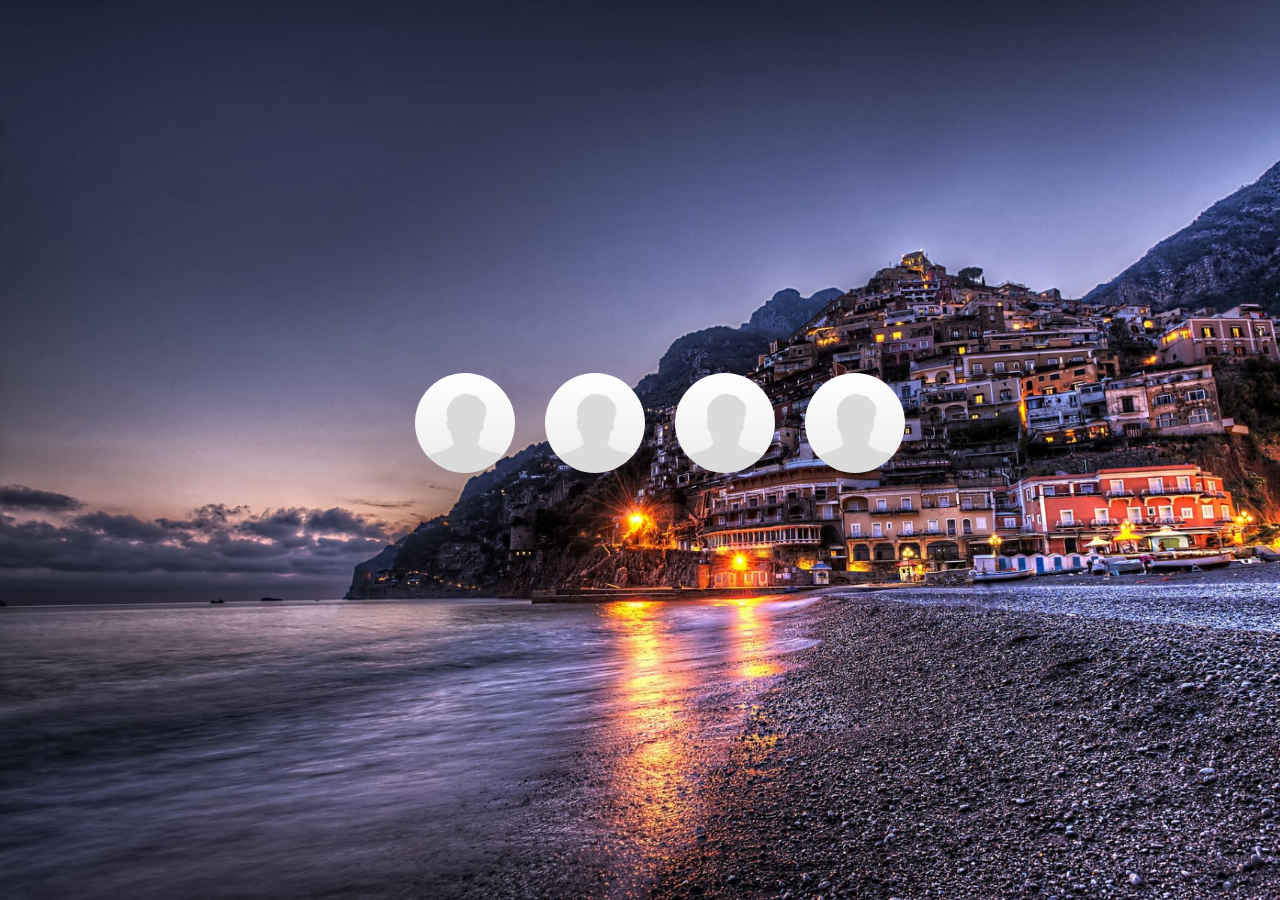
==== LoginPage/index.html @ 082bc581 "LoginPage: Begin work on support for multi user" ====
<!DOCTYPE html>
<html>
	<head>
		<meta charset="UTF-8"/>
		<meta name="viewport" content="width=device-width, initial-scale=1.0">
		<link rel="stylesheet" href="stylesheet.css">
	</head>
	<body>
		<div class="login-box">
			<span class="glass"></span>
            <div class="forms">
                <!--Example Form-->
    			<!-- <div class="login-form">
                    <span class="user-icon"></span>
        		    <label id="userlabel">Ashley</label>
        		    <input id="passwordbox" type="password" required>
    			</div> -->
            </div>
		</div>
	</body>

	<script>

    var users = ['Bob', 'Sally', 'Ashley', 'Sue'];
    var html = "";

    //each users icon is 120px and we need to find the center
    var spacing = (users.length * 120)/2;
    document.documentElement.style.setProperty("--spacing",
    `${spacing}px`);

    var userList = document.querySelector('.forms');

    //creates an icon for each users in the array
    for (var i=0; i < users.length; i++){
        html += `<div class="login-form">
                    <span class="user-icon"></span>
                    <label id="userlabel">${users[i]}</label>
                    <input id="passwordbox" type="password" required>
                </div>`;
    }
    userList.innerHTML = html;

    //set click listeners on all the icons
	var icons = document.querySelectorAll(".user-icon");
	icons.forEach(icon =>  icon.addEventListener("click", openUser));

    //Everything below is for the chosen user
	var glass = document.querySelector(".glass");
	// var label = document.querySelector("#userlabel");
	// var password = document.querySelector("#passwordbox");

	function openUser(evt){
        var label;
        var password;
        for (var i=0; i < icons.length; i++){
            if (icons[i] !== this){
                //icons[i].style.setProperty("opacity", "0");
                icons[i].style.setProperty("display", "none");
            }else{
                var icon = this;
                this.parentElement.childNodes.forEach(child => {
                    if (child.id === "userlabel"){
                        label = child;
                    }
                    else if(child.id === "passwordbox"){
                        password = child;
                    }
                })
            }
        }
		icon.classList.toggle("spin-animation");
		glass.classList.toggle("fadein");

        label.style.opacity === "0" || label.style.opacity === "" ?
            label.style.opacity = "1" : label.style.opacity = "0";
		password.style.opacity === "0" || password.style.opacity === "" ?
            password.style.opacity = "0.6" : password.style.opacity = "0";
	}
	</script>
</html>
---- LoginPage/stylesheet.css ----
:root{
    --spacing: 0px;
}

*
{
    margin: 0;
    padding: 0;
}

body
{
    font-family: Arial;

    width: 100%;
    height: 100%;

    letter-spacing: 1px;

    background-image: url('italy.jpg');
    background-repeat: no-repeat;
    background-attachment: fixed;
    background-size: cover;
}

.forms{
    display: flex;
}

.glass
{
    position: absolute;
    top: 50%;
    left: 50%;

    width: 0;
    height: 0;
    margin-top: 0;
    margin-left: 0;

    content: '';
    transition: all 1s ease-in;

    background: inherit;
    box-shadow: inset 0 0 0 0 rgba(255,255,255,.4);

    filter: blur(0px);
}

.login-box
{
    position: absolute;
    top: calc(50% - 137.5px);
    left: calc(50% - var(--spacing));

    display: flex;
    overflow: hidden;

    /*width: 250px;
    height: 275px;*/

    border-radius: 5px;
    background: inherit;
}

.login-form
{
    z-index: 1;

    display: flex;
    flex-direction: column;

    padding-top: 50px;

    align-items: center;
}

.login-form > *
{
    z-index: 1;

    margin-bottom: 15px;
}

.user-icon
{
    display: block;

    width: 100px;
    height: 100px;
    margin: 10px;

    border-radius: 50%;
    background-image: url(stockphoto.png);
    background-size: contain;
    transition: opacity 0.5s linear;
}

#userlabel
{
    transition: opacity 1s linear .5s;

    opacity: 0;
    color: #fff;
}

#passwordbox
{
    width: 130px;
    height: 20px;

    transition: opacity 1s linear .5s;

    opacity: 0;
    border: 0;
    border-radius: 2px;
}

.spin-animation
{
    animation-name: spin;
    animation-duration: 1s;
}

.fadein
{
    top: calc(50% - 137.5px);
    left: calc(50% - 125px);

    width: 300px;
    height: 325px;
    margin-top: -25px;
    margin-left: -25px;

    box-shadow: inset 0 0 0 300px rgba(255,255,255,.4);

    filter: blur(10px);
}

@keyframes spin
{
    from
    {
        transform: rotate(0deg);
    }
    to
    {
        transform: rotate(360deg);
    }
}
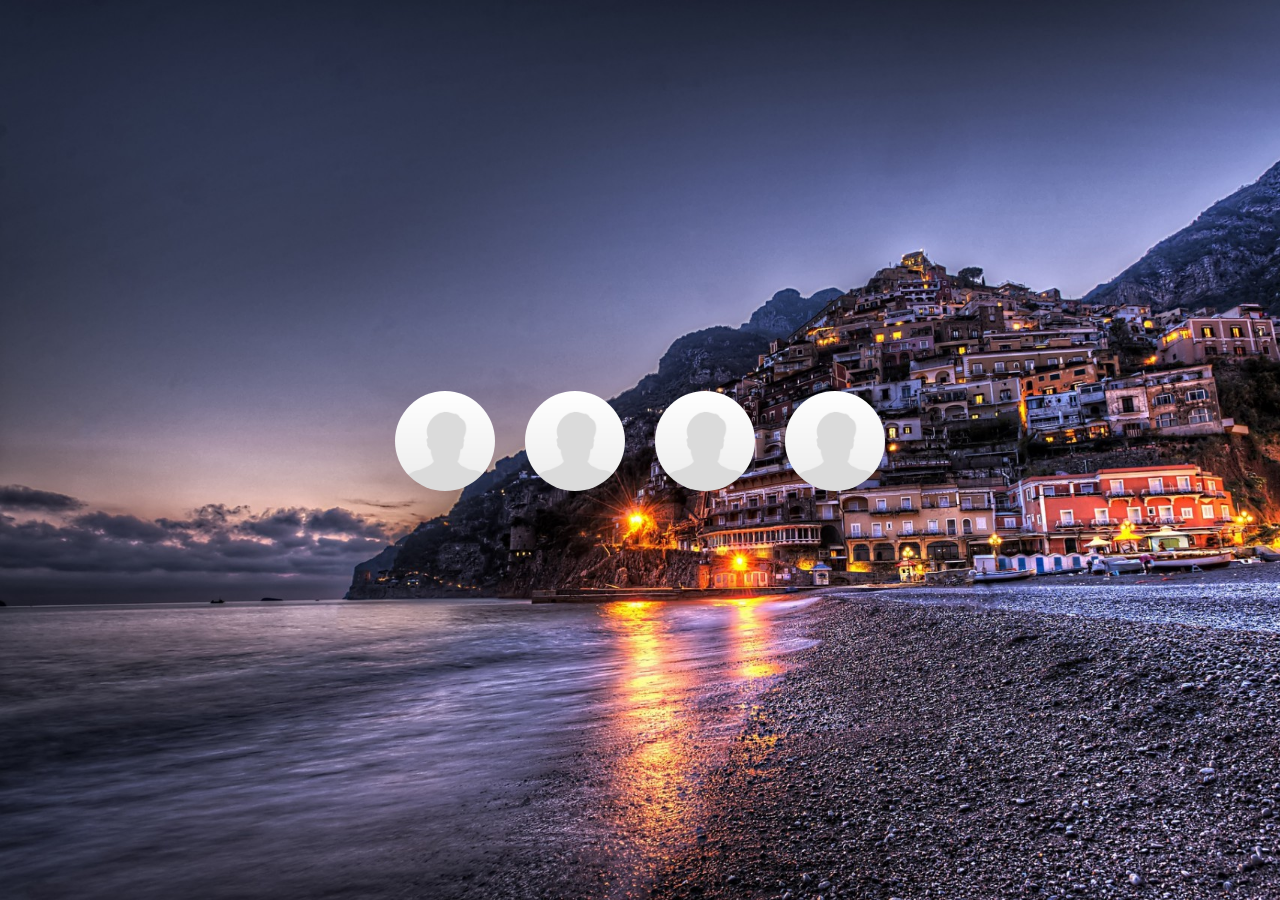
==== commit 9b56e719: "LoginPage: redesigned how elements are centered to use flexbox instead of calculations" ====
--- a/LoginPage/index.html
+++ b/LoginPage/index.html
@@ -23,11 +23,6 @@
 
     var users = ['Bob', 'Sally', 'Ashley', 'Sue'];
     var html = "";
-
-    //each users icon is 120px and we need to find the center
-    var spacing = (users.length * 120)/2;
-    document.documentElement.style.setProperty("--spacing",
-    `${spacing}px`);
 
     var userList = document.querySelector('.forms');
 
@@ -56,7 +51,8 @@
         for (var i=0; i < icons.length; i++){
             if (icons[i] !== this){
                 //icons[i].style.setProperty("opacity", "0");
-                icons[i].style.setProperty("display", "none");
+                icons[i].parentElement.classList.toggle("fadeout");
+                //icons[i].style.setProperty("display", "none");
             }else{
                 var icon = this;
                 this.parentElement.childNodes.forEach(child => {
--- a/LoginPage/stylesheet.css
+++ b/LoginPage/stylesheet.css
@@ -1,19 +1,19 @@
-:root{
-    --spacing: 0px;
-}
-
 *
 {
     margin: 0;
     padding: 0;
 }
-
+html,
+body
+{
+    width: 100%;
+    height: 100%;
+}
 body
 {
     font-family: Arial;
 
-    width: 100%;
-    height: 100%;
+    display: flex;
 
     letter-spacing: 1px;
 
@@ -21,10 +21,19 @@
     background-repeat: no-repeat;
     background-attachment: fixed;
     background-size: cover;
+
+    align-items: center;
+    justify-content: center;
 }
 
-.forms{
+.forms
+{
     display: flex;
+
+    min-width: 250px;
+    height: 275px;
+
+    align-items: center;
 }
 
 .glass
@@ -49,15 +58,11 @@
 
 .login-box
 {
-    position: absolute;
-    top: calc(50% - 137.5px);
-    left: calc(50% - var(--spacing));
-
     display: flex;
     overflow: hidden;
 
-    /*width: 250px;
-    height: 275px;*/
+    min-width: 250px;
+    height: 275px;
 
     border-radius: 5px;
     background: inherit;
@@ -90,10 +95,11 @@
     height: 100px;
     margin: 10px;
 
+    transition: opacity .5s linear;
+
     border-radius: 50%;
     background-image: url(stockphoto.png);
     background-size: contain;
-    transition: opacity 0.5s linear;
 }
 
 #userlabel
@@ -137,6 +143,11 @@
     filter: blur(10px);
 }
 
+.fadeout
+{
+    display: none;
+}
+
 @keyframes spin
 {
     from
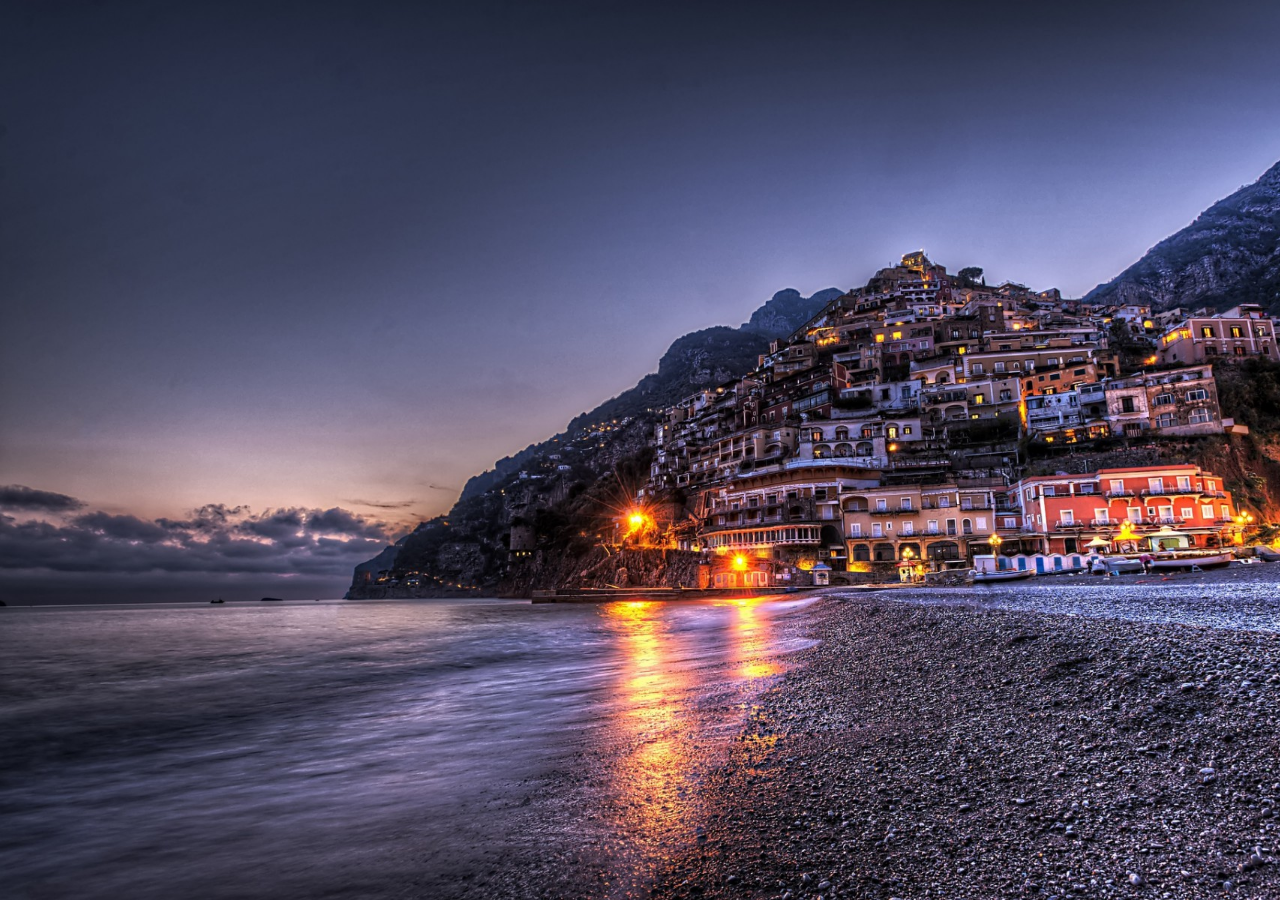
==== commit 061477ec: "LoginPage: More work on animating the users in and out.  Still needs to be polished." ====
--- a/LoginPage/index.html
+++ b/LoginPage/index.html
@@ -20,7 +20,6 @@
 	</body>
 
 	<script>
-
     var users = ['Bob', 'Sally', 'Ashley', 'Sue'];
     var html = "";
 
@@ -42,18 +41,17 @@
 
     //Everything below is for the chosen user
 	var glass = document.querySelector(".glass");
-	// var label = document.querySelector("#userlabel");
-	// var password = document.querySelector("#passwordbox");
 
 	function openUser(evt){
         var label;
         var password;
         for (var i=0; i < icons.length; i++){
+            //hide the ones that weren't chosen
             if (icons[i] !== this){
-                //icons[i].style.setProperty("opacity", "0");
-                icons[i].parentElement.classList.toggle("fadeout");
-                //icons[i].style.setProperty("display", "none");
-            }else{
+                icons[i].parentElement.classList.toggle("fade-to-none-animation");
+            }
+            //setup chosen one
+            else{
                 var icon = this;
                 this.parentElement.childNodes.forEach(child => {
                     if (child.id === "userlabel"){
@@ -66,7 +64,7 @@
             }
         }
 		icon.classList.toggle("spin-animation");
-		glass.classList.toggle("fadein");
+		glass.classList.toggle("glass-fade");
 
         label.style.opacity === "0" || label.style.opacity === "" ?
             label.style.opacity = "1" : label.style.opacity = "0";
--- a/LoginPage/stylesheet.css
+++ b/LoginPage/stylesheet.css
@@ -34,6 +34,7 @@
     height: 275px;
 
     align-items: center;
+    justify-content: center;
 }
 
 .glass
@@ -58,6 +59,8 @@
 
 .login-box
 {
+    position: absolute;
+
     display: flex;
     overflow: hidden;
 
@@ -75,9 +78,14 @@
     display: flex;
     flex-direction: column;
 
-    padding-top: 50px;
+    transition: all .6s linear;
 
     align-items: center;
+    opacity: 0;
+    animation-name: none-to-fade;
+    animation-duration: 1s;
+    animation-delay: 0.5s;
+    animation-fill-mode: forwards;
 }
 
 .login-form > *
@@ -93,9 +101,7 @@
 
     width: 100px;
     height: 100px;
-    margin: 10px;
-
-    transition: opacity .5s linear;
+    margin: 25px;
 
     border-radius: 50%;
     background-image: url(stockphoto.png);
@@ -128,7 +134,14 @@
     animation-duration: 1s;
 }
 
-.fadein
+.fade-to-none-animation{
+    animation-name: fade-to-none;
+    animation-duration: 1s;
+    animation-delay: 0.5s;
+    animation-fill-mode: forwards;
+}
+
+.glass-fade
 {
     top: calc(50% - 137.5px);
     left: calc(50% - 125px);
@@ -143,9 +156,9 @@
     filter: blur(10px);
 }
 
-.fadeout
-{
-    display: none;
+.loginform-fade
+{
+    opacity: 0;
 }
 
 @keyframes spin
@@ -159,3 +172,59 @@
         transform: rotate(360deg);
     }
 }
+
+@keyframes fade-to-none
+{
+    0%
+    {
+        position: flex;
+
+        visibility: visible;
+
+        opacity: 1;
+    }
+    75%
+    {
+        position: flex;
+
+        visibility: visible;
+
+        opacity: 0;
+    }
+    100%
+    {
+        position: absolute;
+
+        visibility: hidden;
+
+        opacity: 0;
+    }
+}
+
+@keyframes none-to-fade {
+    0%{
+        {
+            position: absolute;
+
+            visibility: hidden;
+
+            opacity: 0;
+        }
+    }
+    25%
+    {
+        position: flex;
+
+        visibility: visible;
+
+        opacity: 0;
+    }
+    100%
+    {
+        position: flex;
+
+        visibility: visible;
+
+        opacity: 1;
+    }
+}
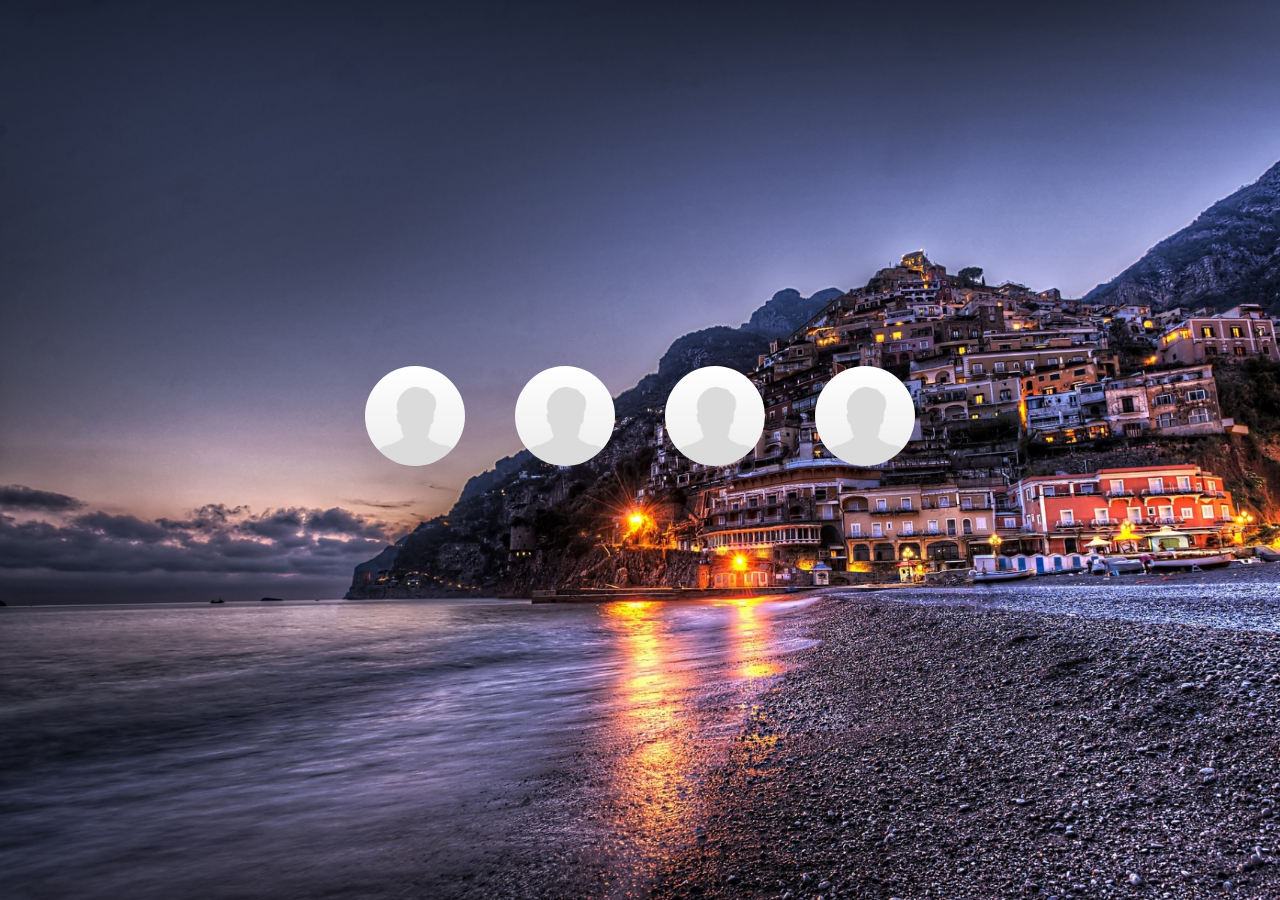
==== commit 826921d5: "LoginPage: Trying to get the icons to animate on removal" ====
--- a/LoginPage/index.html
+++ b/LoginPage/index.html
@@ -27,7 +27,7 @@
 
     //creates an icon for each users in the array
     for (var i=0; i < users.length; i++){
-        html += `<div class="login-form">
+        html += `<div class="login-form none-to-fade-animation">
                     <span class="user-icon"></span>
                     <label id="userlabel">${users[i]}</label>
                     <input id="passwordbox" type="password" required>
@@ -49,6 +49,7 @@
             //hide the ones that weren't chosen
             if (icons[i] !== this){
                 icons[i].parentElement.classList.toggle("fade-to-none-animation");
+                icons[i].parentElement.classList.toggle("none-to-fade-animation");
             }
             //setup chosen one
             else{
--- a/LoginPage/stylesheet.css
+++ b/LoginPage/stylesheet.css
@@ -77,15 +77,16 @@
 
     display: flex;
     flex-direction: column;
+    flex: 1;
 
     transition: all .6s linear;
 
     align-items: center;
-    opacity: 0;
+    /*opacity: 0;
     animation-name: none-to-fade;
     animation-duration: 1s;
     animation-delay: 0.5s;
-    animation-fill-mode: forwards;
+    animation-fill-mode: forwards;*/
 }
 
 .login-form > *
@@ -136,6 +137,13 @@
 
 .fade-to-none-animation{
     animation-name: fade-to-none;
+    animation-duration: 1s;
+    animation-delay: 0.5s;
+    animation-fill-mode: forwards;
+}
+
+.none-to-fade-animation{
+    animation-name: none-to-fade;
     animation-duration: 1s;
     animation-delay: 0.5s;
     animation-fill-mode: forwards;
@@ -181,7 +189,9 @@
 
         visibility: visible;
 
-        opacity: 1;
+        /*opacity: 1;*/
+        flex: 1;
+
     }
     75%
     {
@@ -189,7 +199,9 @@
 
         visibility: visible;
 
-        opacity: 0;
+        /*opacity: 0;*/
+        flex: 0.00001;
+
     }
     100%
     {
@@ -197,7 +209,9 @@
 
         visibility: hidden;
 
-        opacity: 0;
+        /*opacity: 0;*/
+        flex: 0.00001;
+
     }
 }
 
@@ -208,7 +222,9 @@
 
             visibility: hidden;
 
-            opacity: 0;
+            /*opacity: 0;*/
+            flex: 0.00001;
+
         }
     }
     25%
@@ -217,7 +233,9 @@
 
         visibility: visible;
 
-        opacity: 0;
+        /*opacity: 0;*/
+        flex: 0.00001;
+
     }
     100%
     {
@@ -225,6 +243,8 @@
 
         visibility: visible;
 
-        opacity: 1;
-    }
-}
+        /*opacity: 1;*/
+        flex: 1;
+
+    }
+}
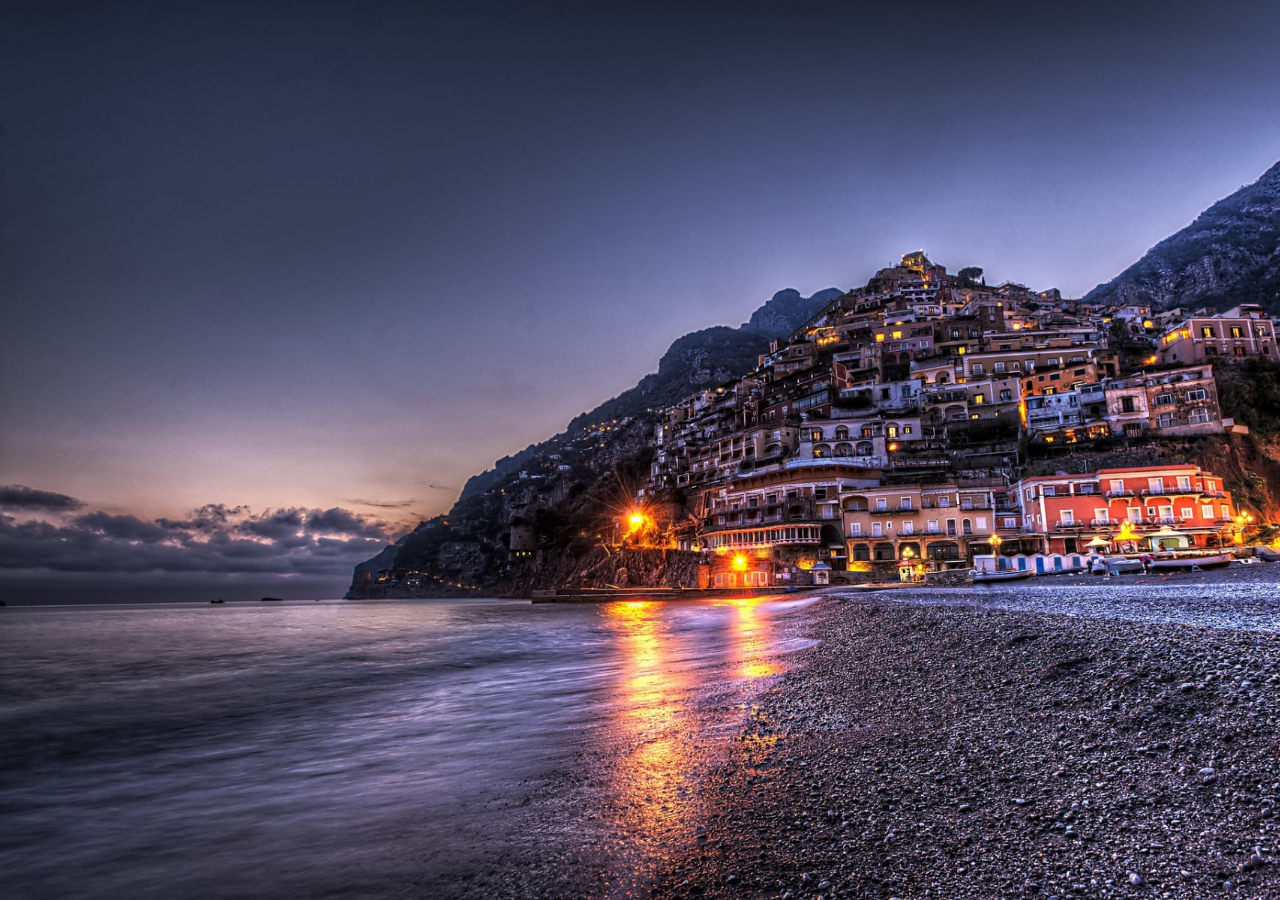
==== commit e84e764d: "LoginPage: fixed the animations - still not perfect but works much better than before" ====
--- a/LoginPage/index.html
+++ b/LoginPage/index.html
@@ -27,11 +27,16 @@
 
     //creates an icon for each users in the array
     for (var i=0; i < users.length; i++){
-        html += `<div class="login-form none-to-fade-animation">
+    	html += `<div class="login-form">
                     <span class="user-icon"></span>
                     <label id="userlabel">${users[i]}</label>
                     <input id="passwordbox" type="password" required>
                 </div>`;
+        // html += `<div class="login-form none-to-fade-animation">
+        //             <span class="user-icon"></span>
+        //             <label id="userlabel">${users[i]}</label>
+        //             <input id="passwordbox" type="password" required>
+        //         </div>`;
     }
     userList.innerHTML = html;
 
@@ -48,8 +53,8 @@
         for (var i=0; i < icons.length; i++){
             //hide the ones that weren't chosen
             if (icons[i] !== this){
+            	//icons[i].parentElement.classList.toggle("none-to-fade-animation");
                 icons[i].parentElement.classList.toggle("fade-to-none-animation");
-                icons[i].parentElement.classList.toggle("none-to-fade-animation");
             }
             //setup chosen one
             else{
@@ -64,7 +69,7 @@
                 })
             }
         }
-		icon.classList.toggle("spin-animation");
+		//icon.classList.toggle("spin-animation");
 		glass.classList.toggle("glass-fade");
 
         label.style.opacity === "0" || label.style.opacity === "" ?
--- a/LoginPage/stylesheet.css
+++ b/LoginPage/stylesheet.css
@@ -49,7 +49,7 @@
     margin-left: 0;
 
     content: '';
-    transition: all 1s ease-in;
+    transition: all .6s ease-in 0.3s;
 
     background: inherit;
     box-shadow: inset 0 0 0 0 rgba(255,255,255,.4);
@@ -79,14 +79,15 @@
     flex-direction: column;
     flex: 1;
 
-    transition: all .6s linear;
-
     align-items: center;
-    /*opacity: 0;
+
     animation-name: none-to-fade;
     animation-duration: 1s;
-    animation-delay: 0.5s;
-    animation-fill-mode: forwards;*/
+    animation-fill-mode: forwards;
+    
+    visibility: hidden;
+    opacity: 0;
+	width: 0px;
 }
 
 .login-form > *
@@ -138,14 +139,12 @@
 .fade-to-none-animation{
     animation-name: fade-to-none;
     animation-duration: 1s;
-    animation-delay: 0.5s;
     animation-fill-mode: forwards;
 }
 
 .none-to-fade-animation{
     animation-name: none-to-fade;
     animation-duration: 1s;
-    animation-delay: 0.5s;
     animation-fill-mode: forwards;
 }
 
@@ -189,18 +188,19 @@
 
         visibility: visible;
 
-        /*opacity: 1;*/
-        flex: 1;
-
-    }
+        opacity: 1;
+        width: 150px;
+
+    }
+
     75%
     {
         position: flex;
 
         visibility: visible;
 
-        /*opacity: 0;*/
-        flex: 0.00001;
+        opacity: 0;
+        width: 0px;
 
     }
     100%
@@ -209,9 +209,8 @@
 
         visibility: hidden;
 
-        /*opacity: 0;*/
-        flex: 0.00001;
-
+        opacity: 0;
+		width: 0px;
     }
 }
 
@@ -222,8 +221,8 @@
 
             visibility: hidden;
 
-            /*opacity: 0;*/
-            flex: 0.00001;
+            opacity: 0;
+            width: 0px;
 
         }
     }
@@ -233,8 +232,8 @@
 
         visibility: visible;
 
-        /*opacity: 0;*/
-        flex: 0.00001;
+        opacity: 0;
+        width: 0px;
 
     }
     100%
@@ -243,8 +242,8 @@
 
         visibility: visible;
 
-        /*opacity: 1;*/
-        flex: 1;
-
-    }
-}
+        opacity: 1;
+        width: 150px;
+
+    }
+}
